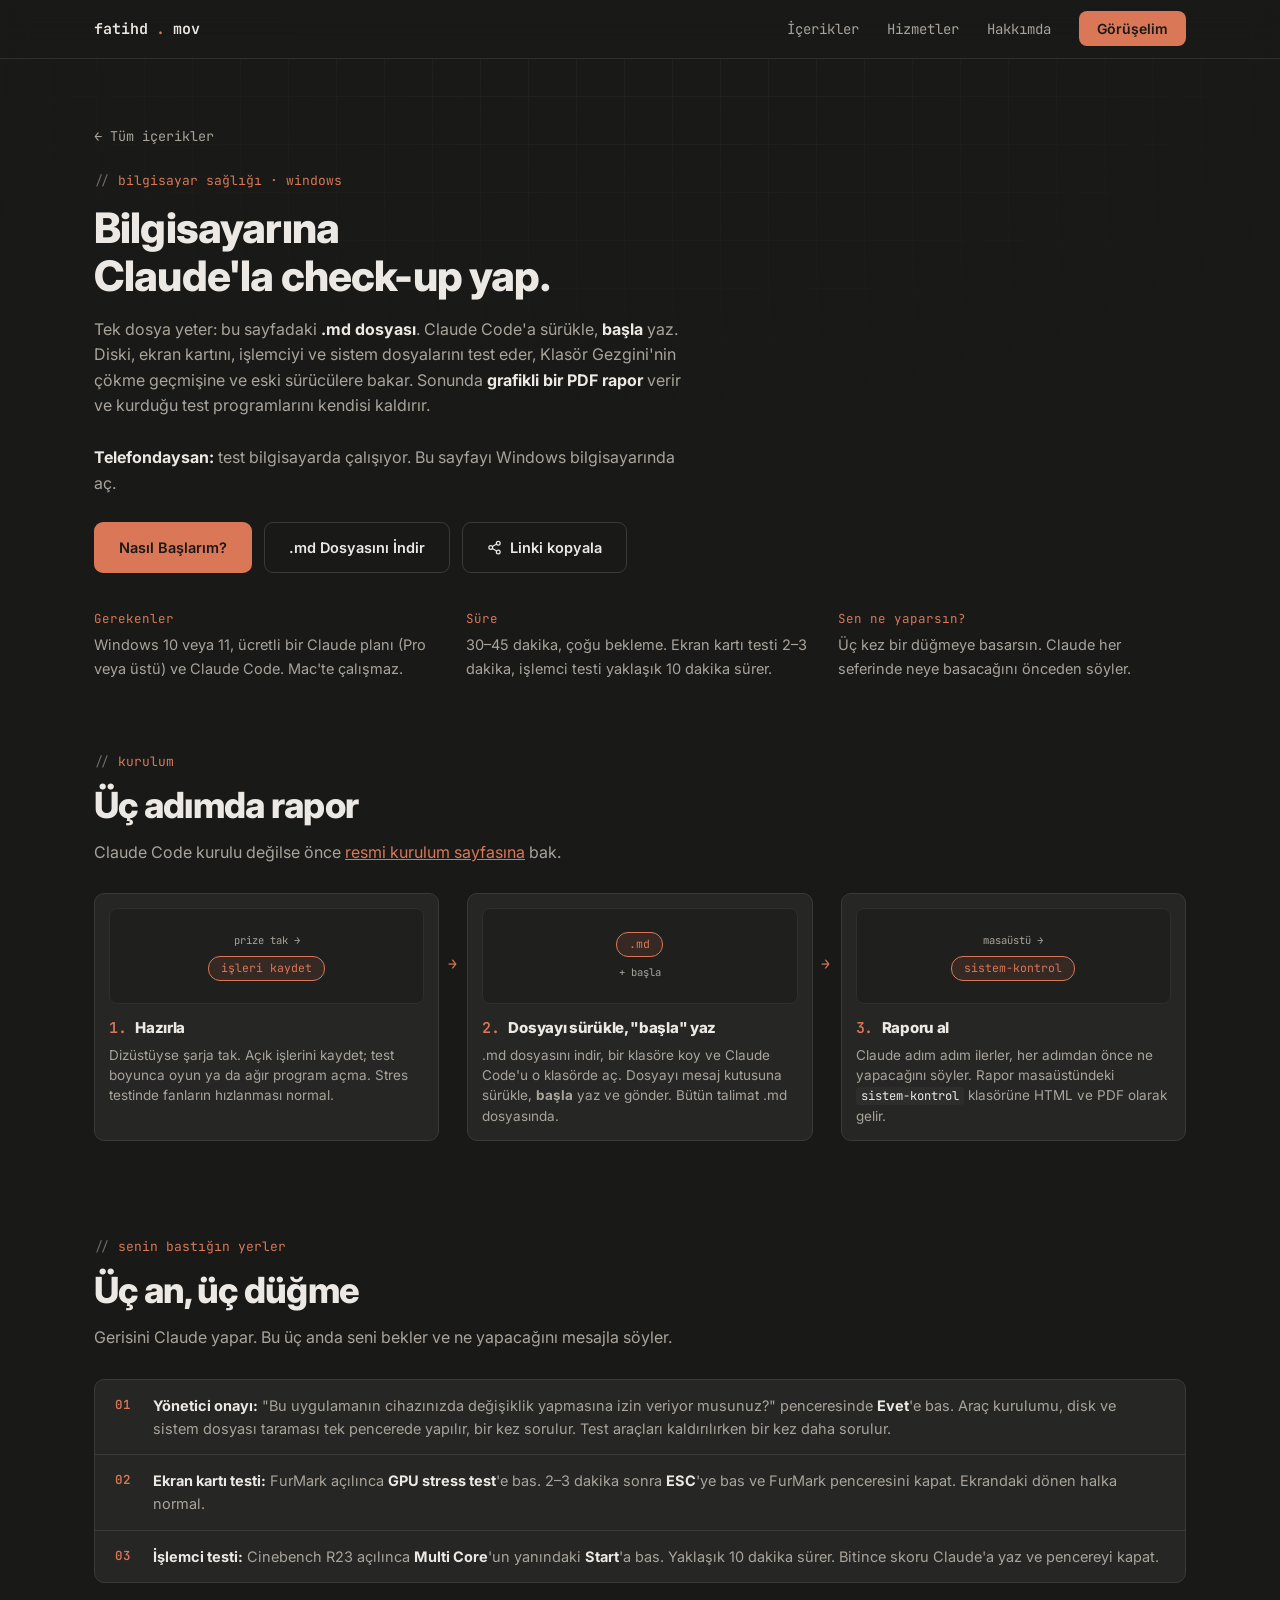
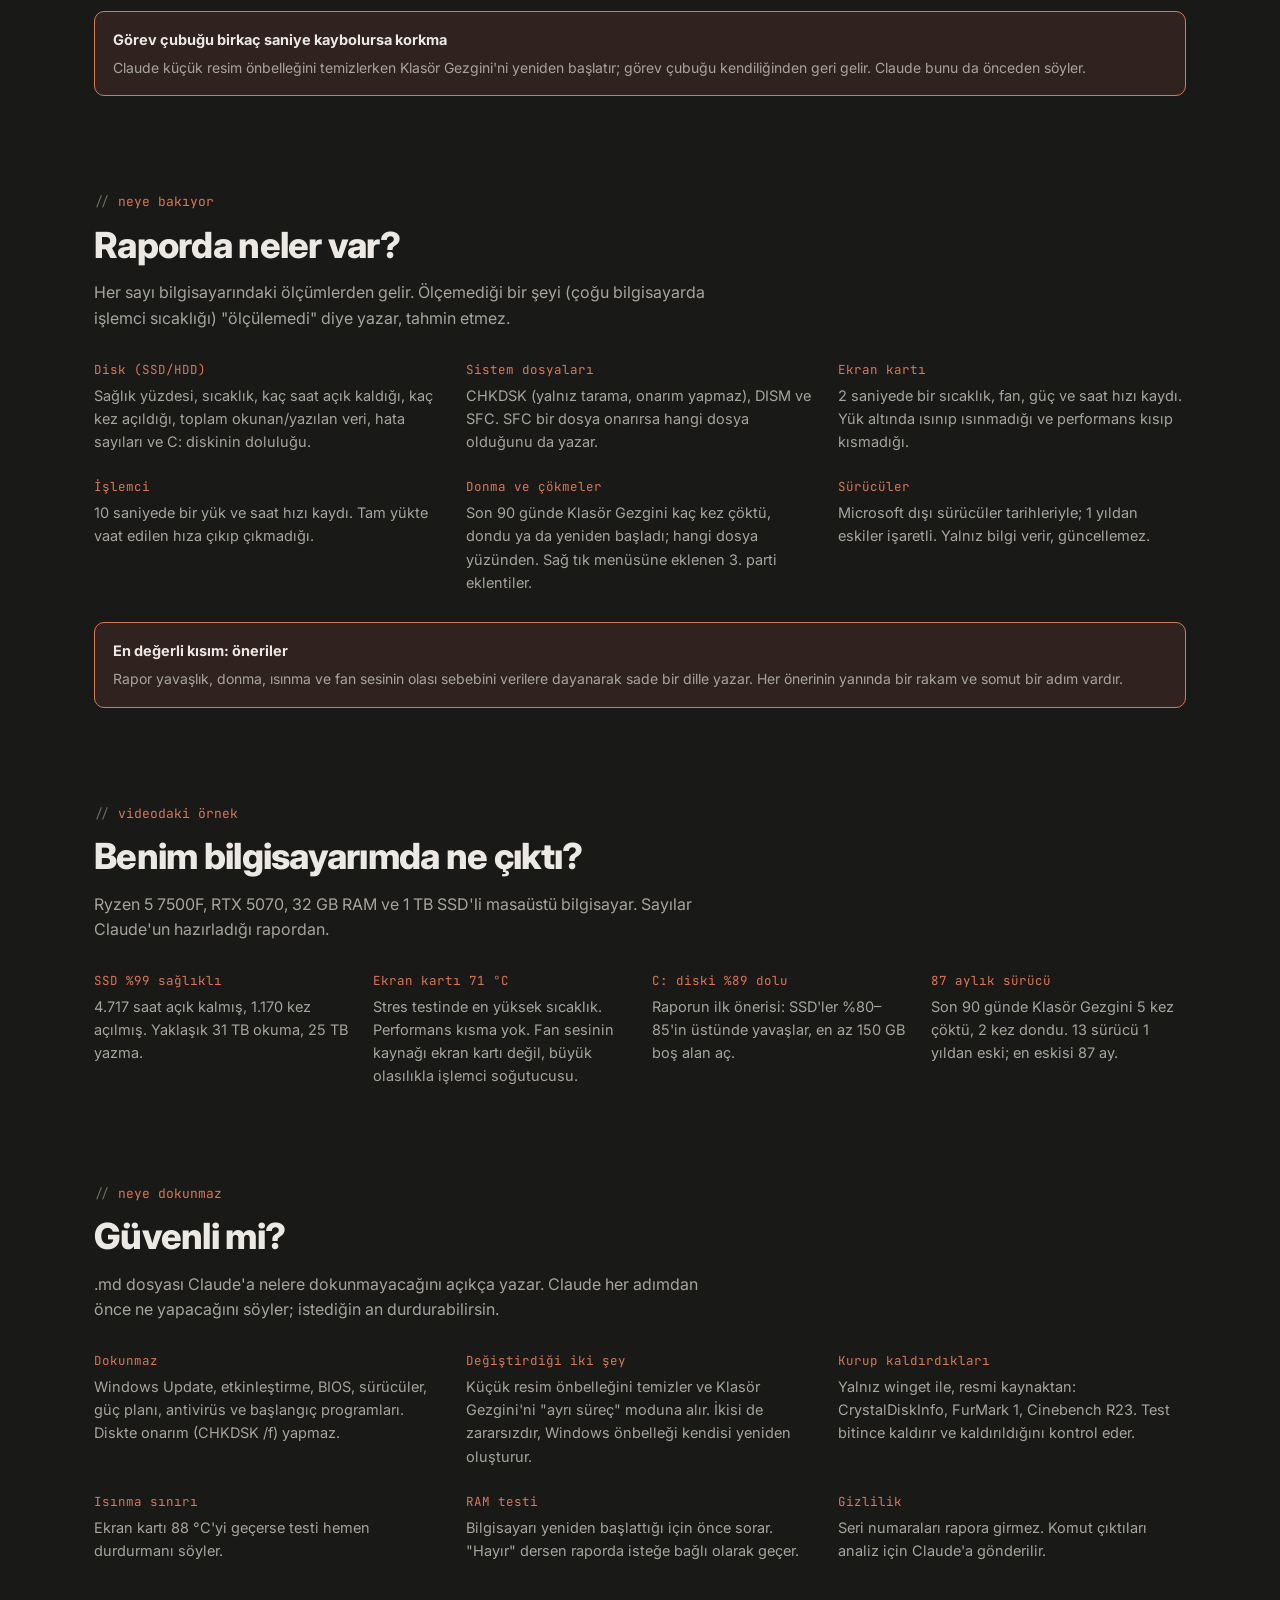
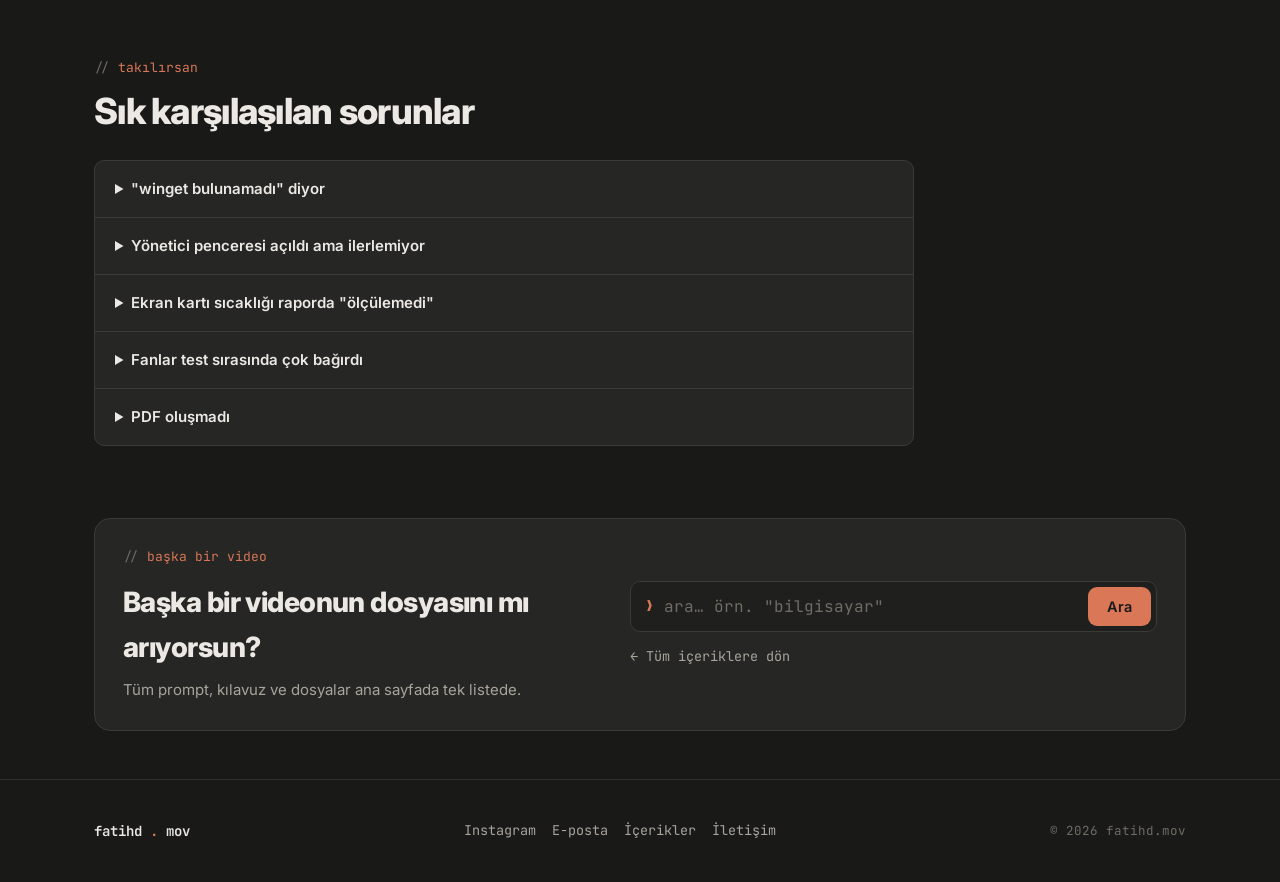
==== bilgisayar-saglik-kontrolu.html @ 7c5055c6 "Bilgisayar sağlık kontrolü kılavuz sayfasını ekle Video-7 için kılavuz: .md dosyası Claude Code'a sü" ====
<!DOCTYPE html>
<html lang="tr">
<head>
<meta charset="UTF-8">
<meta name="viewport" content="width=device-width, initial-scale=1.0">
<title>Bilgisayar Sağlık Kontrolü: Claude Code ile Check-up — fatihd.mov</title>
<meta name="description" content="Tek bir .md dosyasını Claude Code'a ver, başla yaz: disk sağlığını, ekran kartını, işlemciyi, sistem dosyalarını, Klasör Gezgini çökmelerini ve eski sürücüleri test etsin, grafikli PDF rapor hazırlasın, kurduğu programları kendisi kaldırsın. Windows için.">
<link rel="icon" href="data:image/svg+xml,<svg xmlns=%22http://www.w3.org/2000/svg%22 viewBox=%220 0 100 100%22><rect width=%22100%22 height=%22100%22 rx=%2222%22 fill=%22%23191918%22/><text x=%2250%22 y=%2266%22 font-size=%2258%22 text-anchor=%22middle%22 fill=%22%23d97757%22 font-family=%22monospace%22>&gt;_</text></svg>">
<link rel="stylesheet" href="css/style.css">
</head>
<body>
<nav class="nav">
  <div class="nav-inner">
    <a class="brand" href="index.html" aria-label="fatihd.mov ana sayfa">fatihd<span class="dot">.</span>mov</a>
    <ul class="nav-links" id="navLinks">
      <li><a href="index.html#icerikler">İçerikler</a></li>
      <li><a href="index.html#services">Hizmetler</a></li>
      <li><a href="index.html#about">Hakkımda</a></li>
      <li><a class="nav-cta" href="index.html#contact">Görüşelim</a></li>
    </ul>
    <button class="nav-toggle" id="navToggle" aria-label="Menüyü aç">☰</button>
  </div>
</nav>
<header class="wrap guide-hero">
  <div class="guide-intro">
    <a href="index.html#icerikler" class="back-link">← Tüm içerikler</a>
    <div class="section-eyebrow">bilgisayar sağlığı · windows</div>
    <h1>Bilgisayarına<br>Claude'la check-up yap.</h1>
    <p>Tek dosya yeter: bu sayfadaki <strong>.md dosyası</strong>. Claude Code'a sürükle, <strong>başla</strong> yaz. Diski, ekran kartını, işlemciyi ve sistem dosyalarını test eder, Klasör Gezgini'nin çökme geçmişine ve eski sürücülere bakar. Sonunda <strong>grafikli bir PDF rapor</strong> verir ve kurduğu test programlarını kendisi kaldırır.</p>
    <p><strong>Telefondaysan:</strong> test bilgisayarda çalışıyor. Bu sayfayı Windows bilgisayarında aç.</p>
    <div class="hero-ctas">
      <a href="#kurulum" class="btn btn-primary">Nasıl Başlarım?</a>
      <a href="assets/downloads/bilgisayar-saglik-kontrolu/bilgisayar-saglik-kontrolu-prompt.md" class="btn btn-ghost" download>.md Dosyasını İndir</a>
      <button type="button" class="btn btn-ghost" data-share><svg class="ico" viewBox="0 0 24 24" fill="none" stroke="currentColor" stroke-width="2" stroke-linecap="round" stroke-linejoin="round"><circle cx="18" cy="5" r="3"/><circle cx="6" cy="12" r="3"/><circle cx="18" cy="19" r="3"/><line x1="8.59" y1="13.51" x2="15.42" y2="17.49"/><line x1="15.41" y1="6.51" x2="8.59" y2="10.49"/></svg> <span class="only-touch">Bilgisayarına gönder</span><span class="only-mouse">Linki kopyala</span></button>
    </div>
    <dl class="guide-facts">
      <div>
        <dt>Gerekenler</dt>
        <dd>Windows 10 veya 11, ücretli bir Claude planı (Pro veya üstü) ve Claude Code. Mac'te çalışmaz.</dd>
      </div>
      <div>
        <dt>Süre</dt>
        <dd>30–45 dakika, çoğu bekleme. Ekran kartı testi 2–3 dakika, işlemci testi yaklaşık 10 dakika sürer.</dd>
      </div>
      <div>
        <dt>Sen ne yaparsın?</dt>
        <dd>Üç kez bir düğmeye basarsın. Claude her seferinde neye basacağını önceden söyler.</dd>
      </div>
    </dl>
  </div>
</header>
<section class="guide-section" id="kurulum">
  <div class="wrap">
    <div class="section-eyebrow">kurulum</div>
    <div class="section-head">
      <h2>Üç adımda rapor</h2>
      <p>Claude Code kurulu değilse önce <a href="https://code.claude.com/docs/en/setup" target="_blank" rel="noopener">resmi kurulum sayfasına</a> bak.</p>
    </div>
    <ol class="flow">
      <li class="flow-step">
        <div class="flow-visual" aria-hidden="true">
          <span class="flow-label">prize tak →</span>
          <span class="flow-pill">işleri kaydet</span>
        </div>
        <h3>Hazırla</h3>
        <p>Dizüstüyse şarja tak. Açık işlerini kaydet; test boyunca oyun ya da ağır program açma. Stres testinde fanların hızlanması normal.</p>
      </li>
      <li class="flow-step">
        <div class="flow-visual" aria-hidden="true">
          <span class="flow-pill">.md</span>
          <span class="flow-label">+ başla</span>
        </div>
        <h3>Dosyayı sürükle, "başla" yaz</h3>
        <p><a href="assets/downloads/bilgisayar-saglik-kontrolu/bilgisayar-saglik-kontrolu-prompt.md" download>.md dosyasını</a> indir, bir klasöre koy ve Claude Code'u o klasörde aç. Dosyayı mesaj kutusuna sürükle, <strong>başla</strong> yaz ve gönder. Bütün talimat .md dosyasında.</p>
      </li>
      <li class="flow-step">
        <div class="flow-visual" aria-hidden="true">
          <span class="flow-label">masaüstü →</span>
          <span class="flow-pill">sistem-kontrol</span>
        </div>
        <h3>Raporu al</h3>
        <p>Claude adım adım ilerler, her adımdan önce ne yapacağını söyler. Rapor masaüstündeki <code>sistem-kontrol</code> klasörüne HTML ve PDF olarak gelir.</p>
      </li>
    </ol>
  </div>
</section>
<section class="guide-section" id="dugmeler">
  <div class="wrap">
    <div class="section-eyebrow">senin bastığın yerler</div>
    <div class="section-head">
      <h2>Üç an, üç düğme</h2>
      <p>Gerisini Claude yapar. Bu üç anda seni bekler ve ne yapacağını mesajla söyler.</p>
    </div>
    <ol class="guide-steps">
      <li><strong>Yönetici onayı:</strong> "Bu uygulamanın cihazınızda değişiklik yapmasına izin veriyor musunuz?" penceresinde <strong>Evet</strong>'e bas. Araç kurulumu, disk ve sistem dosyası taraması tek pencerede yapılır, bir kez sorulur. Test araçları kaldırılırken bir kez daha sorulur.</li>
      <li><strong>Ekran kartı testi:</strong> FurMark açılınca <strong>GPU stress test</strong>'e bas. 2–3 dakika sonra <strong>ESC</strong>'ye bas ve FurMark penceresini kapat. Ekrandaki dönen halka normal.</li>
      <li><strong>İşlemci testi:</strong> Cinebench R23 açılınca <strong>Multi Core</strong>'un yanındaki <strong>Start</strong>'a bas. Yaklaşık 10 dakika sürer. Bitince skoru Claude'a yaz ve pencereyi kapat.</li>
    </ol>
    <div class="guide-note" style="margin-top:28px">
      <strong>Görev çubuğu birkaç saniye kaybolursa korkma</strong>
      <p>Claude küçük resim önbelleğini temizlerken Klasör Gezgini'ni yeniden başlatır; görev çubuğu kendiliğinden geri gelir. Claude bunu da önceden söyler.</p>
    </div>
  </div>
</section>
<section class="guide-section" id="ne-yapar">
  <div class="wrap">
    <div class="section-eyebrow">neye bakıyor</div>
    <div class="section-head">
      <h2>Raporda neler var?</h2>
      <p>Her sayı bilgisayarındaki ölçümlerden gelir. Ölçemediği bir şeyi (çoğu bilgisayarda işlemci sıcaklığı) "ölçülemedi" diye yazar, tahmin etmez.</p>
    </div>
    <dl class="guide-facts">
      <div>
        <dt>Disk (SSD/HDD)</dt>
        <dd>Sağlık yüzdesi, sıcaklık, kaç saat açık kaldığı, kaç kez açıldığı, toplam okunan/yazılan veri, hata sayıları ve C: diskinin doluluğu.</dd>
      </div>
      <div>
        <dt>Sistem dosyaları</dt>
        <dd>CHKDSK (yalnız tarama, onarım yapmaz), DISM ve SFC. SFC bir dosya onarırsa hangi dosya olduğunu da yazar.</dd>
      </div>
      <div>
        <dt>Ekran kartı</dt>
        <dd>2 saniyede bir sıcaklık, fan, güç ve saat hızı kaydı. Yük altında ısınıp ısınmadığı ve performans kısıp kısmadığı.</dd>
      </div>
      <div>
        <dt>İşlemci</dt>
        <dd>10 saniyede bir yük ve saat hızı kaydı. Tam yükte vaat edilen hıza çıkıp çıkmadığı.</dd>
      </div>
      <div>
        <dt>Donma ve çökmeler</dt>
        <dd>Son 90 günde Klasör Gezgini kaç kez çöktü, dondu ya da yeniden başladı; hangi dosya yüzünden. Sağ tık menüsüne eklenen 3. parti eklentiler.</dd>
      </div>
      <div>
        <dt>Sürücüler</dt>
        <dd>Microsoft dışı sürücüler tarihleriyle; 1 yıldan eskiler işaretli. Yalnız bilgi verir, güncellemez.</dd>
      </div>
    </dl>
    <div class="guide-note" style="margin-top:28px">
      <strong>En değerli kısım: öneriler</strong>
      <p>Rapor yavaşlık, donma, ısınma ve fan sesinin olası sebebini verilere dayanarak sade bir dille yazar. Her önerinin yanında bir rakam ve somut bir adım vardır.</p>
    </div>
  </div>
</section>
<section class="guide-section" id="ornek">
  <div class="wrap">
    <div class="section-eyebrow">videodaki örnek</div>
    <div class="section-head">
      <h2>Benim bilgisayarımda ne çıktı?</h2>
      <p>Ryzen 5 7500F, RTX 5070, 32 GB RAM ve 1 TB SSD'li masaüstü bilgisayar. Sayılar Claude'un hazırladığı rapordan.</p>
    </div>
    <dl class="guide-facts four">
      <div>
        <dt>SSD %99 sağlıklı</dt>
        <dd>4.717 saat açık kalmış, 1.170 kez açılmış. Yaklaşık 31 TB okuma, 25 TB yazma.</dd>
      </div>
      <div>
        <dt>Ekran kartı 71 °C</dt>
        <dd>Stres testinde en yüksek sıcaklık. Performans kısma yok. Fan sesinin kaynağı ekran kartı değil, büyük olasılıkla işlemci soğutucusu.</dd>
      </div>
      <div>
        <dt>C: diski %89 dolu</dt>
        <dd>Raporun ilk önerisi: SSD'ler %80–85'in üstünde yavaşlar, en az 150 GB boş alan aç.</dd>
      </div>
      <div>
        <dt>87 aylık sürücü</dt>
        <dd>Son 90 günde Klasör Gezgini 5 kez çöktü, 2 kez dondu. 13 sürücü 1 yıldan eski; en eskisi 87 ay.</dd>
      </div>
    </dl>
  </div>
</section>
<section class="guide-section" id="guvenlik">
  <div class="wrap">
    <div class="section-eyebrow">neye dokunmaz</div>
    <div class="section-head">
      <h2>Güvenli mi?</h2>
      <p>.md dosyası Claude'a nelere dokunmayacağını açıkça yazar. Claude her adımdan önce ne yapacağını söyler; istediğin an durdurabilirsin.</p>
    </div>
    <dl class="guide-facts">
      <div>
        <dt>Dokunmaz</dt>
        <dd>Windows Update, etkinleştirme, BIOS, sürücüler, güç planı, antivirüs ve başlangıç programları. Diskte onarım (CHKDSK /f) yapmaz.</dd>
      </div>
      <div>
        <dt>Değiştirdiği iki şey</dt>
        <dd>Küçük resim önbelleğini temizler ve Klasör Gezgini'ni "ayrı süreç" moduna alır. İkisi de zararsızdır, Windows önbelleği kendisi yeniden oluşturur.</dd>
      </div>
      <div>
        <dt>Kurup kaldırdıkları</dt>
        <dd>Yalnız winget ile, resmi kaynaktan: CrystalDiskInfo, FurMark 1, Cinebench R23. Test bitince kaldırır ve kaldırıldığını kontrol eder.</dd>
      </div>
      <div>
        <dt>Isınma sınırı</dt>
        <dd>Ekran kartı 88 °C'yi geçerse testi hemen durdurmanı söyler.</dd>
      </div>
      <div>
        <dt>RAM testi</dt>
        <dd>Bilgisayarı yeniden başlattığı için önce sorar. "Hayır" dersen raporda isteğe bağlı olarak geçer.</dd>
      </div>
      <div>
        <dt>Gizlilik</dt>
        <dd>Seri numaraları rapora girmez. Komut çıktıları analiz için Claude'a gönderilir.</dd>
      </div>
    </dl>
  </div>
</section>
<section class="guide-section" id="sorunlar">
  <div class="wrap">
    <div class="section-eyebrow">takılırsan</div>
    <div class="section-head">
      <h2>Sık karşılaşılan sorunlar</h2>
    </div>
    <div class="guide-faq">
      <details>
        <summary>"winget bulunamadı" diyor</summary>
        <p><strong>Neden:</strong> Uygulama Yükleyici eski ya da kurulu değil.<br><strong>Çözüm:</strong> Microsoft Store'da "Uygulama Yükleyici"yi (App Installer) güncelle, sonra yeniden <strong>başla</strong> yaz. Claude araç gerektirmeyen adımları yine de yapar.</p>
      </details>
      <details>
        <summary>Yönetici penceresi açıldı ama ilerlemiyor</summary>
        <p><strong>Neden:</strong> DISM ve SFC 5–15 dakika sürer ve bu sürede ekranda pek bir şey değişmez.<br><strong>Çözüm:</strong> Pencereyi kapatma. Daha kısa bir kontrol istersen <code>başla, kısa</code> yaz; bu ikisi atlanır.</p>
      </details>
      <details>
        <summary>Ekran kartı sıcaklığı raporda "ölçülemedi"</summary>
        <p><strong>Neden:</strong> Sıcaklık NVIDIA kartlarda <code>nvidia-smi</code> ile okunur. AMD ve Intel kartlarda Windows sıcaklığı her zaman vermez.<br><strong>Çözüm:</strong> Yük ve performans yine ölçülür. Sıcaklık için kartın kendi uygulamasına (AMD Adrenalin gibi) bak.</p>
      </details>
      <details>
        <summary>Fanlar test sırasında çok bağırdı</summary>
        <p><strong>Neden:</strong> Stres testi bilgisayarı bilerek tam yüke çıkarır.<br><strong>Çözüm:</strong> Normal. Test bitince fanlar yavaşlar. Sıcaklık sınırı aşılırsa Claude testi durdurmanı söyler.</p>
      </details>
      <details>
        <summary>PDF oluşmadı</summary>
        <p><strong>Neden:</strong> PDF, Microsoft Edge ile oluşturulur; Edge bulunamamış olabilir.<br><strong>Çözüm:</strong> HTML rapor yine de klasörde. Tarayıcıda aç ve "PDF olarak yazdır" seç.</p>
      </details>
    </div>
  </div>
</section>
<section class="guide-section guide-next">
  <div class="wrap">
    <div class="next-card">
      <div>
        <div class="section-eyebrow">başka bir video</div>
        <h2>Başka bir videonun dosyasını mı arıyorsun?</h2>
        <p>Tüm prompt, kılavuz ve dosyalar ana sayfada tek listede.</p>
      </div>
      <div>
        <form class="next-search" action="index.html" method="get" role="search">
          <span class="finder-chev" aria-hidden="true">❯</span>
          <input type="search" name="q" placeholder='ara… örn. "bilgisayar"' aria-label="Videolarda ara" enterkeyhint="search" autocomplete="off">
          <button type="submit" class="btn btn-primary">Ara</button>
        </form>
        <a href="index.html#icerikler" class="back-link">← Tüm içeriklere dön</a>
      </div>
    </div>
  </div>
</section>
<footer>
  <div class="wrap footer-inner">
    <div class="brand">fatihd<span class="dot" style="color:#d97757;">.</span>mov</div>
    <div class="social-row">
      <a href="https://instagram.com/fatihd.mov" target="_blank" rel="noopener">Instagram</a>
      <a href="mailto:contact.fatihdemirel@gmail.com">E-posta</a>
      <a href="index.html#icerikler">İçerikler</a>
      <a href="index.html#contact">İletişim</a>
    </div>
    <div class="copyright">© <span id="year"></span> fatihd.mov</div>
  </div>
</footer>
<script src="js/main.js"></script>
<script>document.getElementById('year').textContent = new Date().getFullYear();</script>
</body>
</html>
---- css/style.css ----
/* ==========================================================
   fatihd.mov — "Claude Code" temalı kişisel/portföy sitesi
   ========================================================== */

@import url('https://fonts.googleapis.com/css2?family=JetBrains+Mono:ital,wght@0,400;0,500;0,600;0,700;1,400&family=Inter:wght@400;500;600;700;800&display=swap');

:root{
  --bg: #191918;
  --bg-alt: #1f1f1e;
  --surface: #262624;
  --surface-2: #2d2d2b;
  --border: #3a3a37;
  --border-soft: #2f2f2d;
  --text: #ece9e4;
  --text-dim: #a8a49c;
  --text-faint: #706c64;
  --accent: #d97757;
  --accent-hover: #e8926f;
  --accent-soft: rgba(217,119,87,0.12);
  --green: #7fb069;
  --blue: #6ea8d8;
  --red: #d97878;
  --mono: 'JetBrains Mono', 'Fira Code', monospace;
  --sans: 'Inter', -apple-system, BlinkMacSystemFont, sans-serif;
  --radius: 10px;
  --radius-lg: 16px;
  --maxw: 1140px;
}

*,*::before,*::after{ box-sizing: border-box; }
html{ scroll-behavior: smooth; }
body{
  margin:0;
  background: var(--bg);
  color: var(--text);
  font-family: var(--sans);
  line-height: 1.6;
  -webkit-font-smoothing: antialiased;
  overflow-x: hidden;
}
img{ max-width:100%; display:block; }
a{ color: inherit; text-decoration:none; }
ul{ list-style:none; margin:0; padding:0; }
h1,h2,h3,h4{ margin:0; font-family: var(--sans); font-weight:800; letter-spacing:-0.02em; }
p{ margin:0; }
button{ font-family: inherit; cursor:pointer; }
.mono{ font-family: var(--mono); }
.ico{ width:15px; height:15px; flex-shrink:0; vertical-align:-2.5px; }

[id]{ scroll-margin-top: 76px; }

.wrap{
  max-width: var(--maxw);
  margin: 0 auto;
  padding: 0 24px;
}
@media (max-width: 600px){ .wrap{ padding: 0 16px; } }

/* touch vs mouse label swaps (e.g. "Bilgisayarına gönder" / "Linki kopyala") */
.only-touch{ display:none; }
@media (pointer: coarse){ .only-touch{ display:inline; } .only-mouse{ display:none; } }

/* background grid / glow */
body::before{
  content:"";
  position: fixed; inset:0;
  background-image:
    linear-gradient(var(--border-soft) 1px, transparent 1px),
    linear-gradient(90deg, var(--border-soft) 1px, transparent 1px);
  background-size: 48px 48px;
  opacity: 0.35;
  pointer-events:none;
  z-index:0;
  mask-image: radial-gradient(ellipse 80% 60% at 50% 0%, #000 20%, transparent 75%);
}

/* ---------- section reveal ---------- */
.reveal{
  opacity:0;
  transform: translateY(28px);
  transition: opacity .7s cubic-bezier(.16,.8,.3,1), transform .7s cubic-bezier(.16,.8,.3,1);
}
.reveal.in{ opacity:1; transform:none; }

/* ---------- terminal chrome ---------- */
.term{
  background: var(--surface);
  border: 1px solid var(--border);
  border-radius: var(--radius-lg);
  overflow:hidden;
  box-shadow: 0 20px 60px -20px rgba(0,0,0,0.6);
}
.term-bar{
  display:flex; align-items:center; gap:8px;
  padding: 12px 16px;
  background: var(--surface-2);
  border-bottom: 1px solid var(--border);
}
.term-dot{ width:11px; height:11px; border-radius:50%; }
.term-dot.r{ background:#ff5f57; }
.term-dot.y{ background:#febc2e; }
.term-dot.g{ background:#28c840; }
.term-title{
  margin-left:8px;
  font-family: var(--mono);
  font-size:12.5px;
  color: var(--text-faint);
}
.term-body{ padding: 22px 24px; font-family: var(--mono); font-size: 14.5px; }
.term-line{ display:flex; gap:10px; margin-bottom:6px; flex-wrap:wrap; }
.prompt{ color: var(--green); flex-shrink:0; }
.term-out{ color: var(--text-dim); }
.term-accent{ color: var(--accent); }
.caret{
  display:inline-block; width:8px; height:1.1em; background: var(--accent);
  vertical-align: text-bottom; margin-left:2px;
  animation: blink 1s step-end infinite;
}
@keyframes blink{ 50%{ opacity:0; } }

/* ---------- nav ---------- */
.nav{
  position: sticky; top:0; z-index:100;
  backdrop-filter: blur(14px) saturate(140%);
  background: rgba(25,25,24,0.72);
  border-bottom: 1px solid var(--border-soft);
  transition: background .3s ease;
}
.nav-inner{
  display:flex; align-items:center; justify-content:space-between;
  padding: 16px 24px;
  max-width: var(--maxw); margin:0 auto;
}
.brand{
  display:flex; align-items:center; gap:8px;
  font-family: var(--mono); font-weight:600; font-size:15px; color: var(--text);
}
.brand .dot{ color: var(--accent); }
.nav-links{ display:flex; align-items:center; gap:28px; }
.nav-links a{
  font-size:14px; color: var(--text-dim); font-family: var(--mono);
  transition: color .2s ease;
}
.nav-links a:hover{ color: var(--text); }
.nav-cta{
  background: var(--accent); color:#1a1a1a !important; font-weight:600;
  padding: 9px 18px; border-radius: 8px; font-family: var(--sans) !important;
  font-size:14px !important; transition: background .2s ease, transform .2s ease;
}
.nav-cta:hover{ background: var(--accent-hover); transform: translateY(-1px); }
.nav-toggle{ display:none; background:none; border:none; color:var(--text); font-size:22px; }

@media (max-width: 860px){
  .nav-links{
    position:fixed; top:64px; left:0; right:0;
    flex-direction:column; align-items:stretch;
    background: var(--bg-alt); border-bottom:1px solid var(--border);
    padding: 20px 24px; gap:18px;
    transform: translateY(-140%); transition: transform .3s ease;
  }
  .nav-links.open{ transform:none; }
  .nav-toggle{ display:block; }
}

/* ---------- buttons ---------- */
.hero-ctas{ display:flex; gap:12px; flex-wrap:wrap; }
.btn{
  display:inline-flex; align-items:center; gap:8px;
  padding: 13px 24px; border-radius:9px; font-weight:600; font-size:14.5px;
  border:1px solid transparent; transition: all .2s ease;
}
.btn-primary{ background: var(--accent); color:#1a1a1a; }
.btn-primary:hover{ background: var(--accent-hover); transform: translateY(-2px); box-shadow:0 10px 30px -10px rgba(217,119,87,.6); }
.btn-ghost{ background: transparent; border-color: var(--border); color: var(--text); }
.btn-ghost:hover{ border-color: var(--accent); color: var(--accent); transform: translateY(-2px); }

/* ---------- hero: short intro with photo ---------- */
.hero{
  position:relative; z-index:1;
  padding-top:72px; padding-bottom:40px; /* side padding comes from .wrap */
  display:grid; grid-template-columns: 1.1fr 0.9fr; gap:56px; align-items:center;
}
.hero-kicker{
  display:inline-flex; align-items:center; gap:8px;
  font-family: var(--mono); font-size:12.5px; color: var(--green);
  background: rgba(127,176,105,0.1); border:1px solid rgba(127,176,105,0.3);
  padding:6px 12px; border-radius:20px; margin-bottom:20px;
}
.hero-kicker .pulse{ width:7px; height:7px; border-radius:50%; background:var(--green); animation: pulse 1.6s infinite; }
@keyframes pulse{ 0%,100%{ box-shadow:0 0 0 0 rgba(127,176,105,.5);} 50%{ box-shadow:0 0 0 6px rgba(127,176,105,0);} }
.hero h1{ font-size: clamp(34px, 4.4vw, 54px); line-height:1.08; color: var(--text); }
.hero h1 span{ color: var(--accent); }
.hero-sub{ margin-top:16px; font-size:17px; color: var(--text-dim); max-width:520px; }
.hero-typed{ min-height:24px; }
.hero .hero-ctas{ margin-top:28px; }

.hero-portrait{ position:relative; justify-self:center; }
.portrait-frame{
  width:280px; height:280px; border-radius:24px; overflow:hidden; position:relative;
  background: linear-gradient(155deg, var(--surface), var(--surface-2));
  border:1px solid var(--border);
  box-shadow: 0 30px 80px -20px rgba(0,0,0,.7);
  transition: transform .3s ease-out;
}
.portrait-frame img{ width:100%; height:100%; object-fit:cover; }
.portrait-glow{
  position:absolute; inset:-40px; z-index:-1;
  background: radial-gradient(circle at 50% 40%, var(--accent-soft), transparent 65%);
  filter: blur(20px);
}
.portrait-badge{
  position:absolute; bottom:-14px; left:50%; transform:translateX(-50%);
  display:inline-flex; align-items:center; gap:7px;
  background: var(--surface-2); border:1px solid var(--border);
  padding:9px 18px; border-radius:30px; font-family:var(--mono); font-size:12.5px;
  color: var(--text-dim); white-space:nowrap;
  box-shadow: 0 10px 24px -10px rgba(0,0,0,.5); transition: border-color .2s ease;
}
.portrait-badge:hover{ border-color: var(--accent); }
.portrait-badge b{ color: var(--text); font-weight:600; }
.portrait-badge .ico{ color: var(--accent); }

@media (max-width: 900px){
  .hero{ grid-template-columns:1fr; gap:34px; padding-top:40px; padding-bottom:24px; text-align:center; }
  .hero-sub{ margin-left:auto; margin-right:auto; }
  .hero-ctas{ justify-content:center; }
  .hero-portrait{ order:-1; }
}
@media (max-width: 600px){
  .hero{ padding-top:28px; gap:30px; }
  .portrait-frame{ width:184px; height:184px; border-radius:20px; }
  .portrait-badge{ padding:7px 14px; font-size:12px; }
  .hero-kicker{ margin-bottom:14px; font-size:12px; }
  .hero h1{ font-size:30px; }
  .hero-sub{ font-size:15.5px; margin-top:12px; }
  .hero-typed{ font-size:14px; white-space:nowrap; } /* longest phrase fits on one line, no jumping */
  .hero .hero-ctas{ margin-top:20px; }
  .hide-sm{ display:none; }
}

/* ---------- content finder ---------- */
.finder-section{ padding: 40px 0 80px; }
.finder-title{ font-size: clamp(30px, 4vw, 44px); line-height:1.08; }
.finder-title span{ color: var(--accent); }
.finder-lead{ margin-top:10px; color: var(--text-dim); font-size:16px; }

.finder{
  margin-top:24px;
  background: var(--surface); border:1px solid var(--border); border-radius: var(--radius-lg);
  box-shadow: 0 24px 70px -28px rgba(0,0,0,.7);
  overflow: clip; /* not hidden: keeps the search bar sticky */
}
.finder .term-bar{ padding:11px 16px; }
.finder-search{
  position: sticky; top: 64px; z-index:5;
  background: var(--surface); border-bottom:1px solid var(--border);
  padding: 14px 16px 0;
}
.finder-box{
  display:flex; align-items:center; gap:10px; cursor:text;
  background: var(--bg-alt); border:1px solid var(--border); border-radius:10px;
  padding: 0 12px 0 14px; transition: border-color .2s ease, box-shadow .2s ease;
}
.finder-box:focus-within{ border-color: var(--accent); box-shadow: 0 0 0 3px var(--accent-soft); }
.finder-chev{ color: var(--accent); font-family: var(--mono); font-weight:700; font-size:15px; }
.finder-box input{
  flex:1; min-width:0; padding:13px 0;
  background:none; border:none; outline:none; color: var(--text);
  font-family: var(--mono); font-size:16px; /* 16px: iOS zoom yapmasın */
}
.finder-box input::placeholder{ color: var(--text-faint); }
.finder-box input::-webkit-search-cancel-button{ display:none; }
.finder-clear{
  display:flex; align-items:center; justify-content:center; width:28px; height:28px;
  background: var(--surface-2); border:1px solid var(--border); border-radius:7px; color: var(--text-dim);
}
.finder-clear[hidden]{ display:none; }
.finder-clear:hover{ color: var(--accent); border-color: var(--accent); }
.finder-kbd{
  font-family: var(--mono); font-size:11.5px; color: var(--text-faint);
  border:1px solid var(--border); border-bottom-width:2px; border-radius:6px; padding:1px 8px;
}
.finder-box:focus-within .finder-kbd{ display:none; }
@media (pointer: coarse){ .finder-kbd{ display:none; } }
.finder-filters{
  display:flex; align-items:center; gap:12px; padding:12px 0;
}
.finder-chips{ display:flex; gap:8px; overflow-x:auto; scrollbar-width:none; }
.finder-chips::-webkit-scrollbar{ display:none; }
.finder-chips .tag-pill{ white-space:nowrap; padding:6px 12px; }
.tag-pill .n{ color: var(--text-faint); margin-left:6px; }
.tag-pill.active .n{ color: inherit; opacity:.7; }
.finder-count{ margin-left:auto; flex-shrink:0; font-family: var(--mono); font-size:12px; color: var(--text-faint); }

.finder-group{
  display:flex; align-items:center; gap:8px;
  padding:16px 18px 8px; font-family: var(--mono); font-size:12px; color: var(--accent);
}
.finder-group::before{ content:"//"; color: var(--text-faint); }
.finder-group .n{ color: var(--text-faint); }
.finder-group + .item{ border-top:none; }

.item{ position:relative; border-top:1px solid var(--border-soft); scroll-margin-top:190px; } /* nav + sticky search */
.item-row{
  display:grid; grid-template-columns: 42px minmax(0,1fr) 20px; gap:14px; align-items:center;
  padding:14px 18px; transition: background .15s ease;
}
.item:hover > .item-row, .item[open] > .item-row, .item:focus-within > .item-row{ background: var(--surface-2); }
.item-icon{
  width:42px; height:42px; border-radius:11px;
  display:flex; align-items:center; justify-content:center;
  background: var(--bg-alt); border:1px solid var(--border); color: var(--accent);
}
.item-icon svg{ width:19px; height:19px; }
.item-icon.muted{ color: var(--text-dim); }
.item-main{ display:block; min-width:0; }
.item-title{ display:block; font-size:15.5px; font-weight:700; line-height:1.3; letter-spacing:-0.01em; color: var(--text); }
.item-link{ color: inherit; outline:none; }
.item-link::after{ content:""; position:absolute; inset:0; z-index:1; } /* whole row clickable */
.item-link:focus-visible::after{ outline:2px solid var(--accent); outline-offset:-2px; border-radius:2px; }
.item-sub{ margin-top:3px; max-width:76ch; color: var(--text-dim); font-size:13.5px; line-height:1.5; }
/* separators: each part starts with "·"; the one at the start of a line is clipped away */
.item-meta{
  margin-top:6px; margin-left:-16px; clip-path: inset(-4px -4px -4px 16px);
  display:flex; flex-wrap:wrap; align-items:center; row-gap:3px;
  font-family: var(--mono); font-size:11.5px; color: var(--text-faint);
}
.item-meta > *::before{ content:"·"; display:inline-block; width:16px; text-align:center; color: var(--text-faint); }
.item-reel{ position:relative; z-index:2; color: var(--text-dim); display:inline-flex; align-items:center; gap:5px; }
.item-reel::before{ margin-right:-5px; } /* cancel the flex gap after the separator */
.item-reel .ico{ width:12px; height:12px; }
.item-reel:hover{ color: var(--accent); }
.badge-new{
  display:inline-block; margin-left:8px; vertical-align:2px;
  font-family: var(--mono); font-size:10px; font-weight:700; letter-spacing:.06em;
  color:#1a1a1a; background: var(--green); border-radius:5px; padding:2px 6px;
}
.item-go{ color: var(--text-faint); display:flex; transition: transform .2s ease, color .2s ease; }
.item-go svg{ width:18px; height:18px; }
.item:hover .item-go{ color: var(--accent); transform: translateX(3px); }
details.item > summary{ list-style:none; cursor:pointer; }
details.item > summary::-webkit-details-marker{ display:none; }
details.item:hover .item-go{ transform:none; }
details.item[open] .item-go{ transform: rotate(180deg); color: var(--accent); }
details.item > summary:focus-visible{ outline:2px solid var(--accent); outline-offset:-2px; }
.item-body{ display:grid; gap:10px; padding: 4px 18px 18px 74px; background: var(--surface-2); }
.item-body .prompt-item{ background: var(--bg-alt); }
.item.flash > .item-row{ animation: flash 1.8s ease; }
@keyframes flash{ 0%,35%{ background: var(--accent-soft); } 100%{ background: transparent; } }

.finder-more{
  display:block; width:100%; padding:14px 18px; text-align:center;
  background:none; border:none; border-top:1px solid var(--border-soft);
  font-family: var(--mono); font-size:13px; color: var(--accent);
}
.finder-more:hover{ background: var(--surface-2); }
.finder-empty{ padding:36px 22px 40px; text-align:center; font-family: var(--mono); }
.finder-empty .cmd{ color: var(--text-faint); font-size:13px; overflow-wrap:anywhere; }
.finder-empty p{ margin-top:12px; color: var(--text-dim); font-family: var(--sans); font-size:14.5px; }
.finder-empty a, .finder-empty button{ color: var(--accent); text-decoration:underline; background:none; border:none; padding:0; font:inherit; }
.finder-foot{ margin-top:18px; font-family: var(--mono); font-size:12.5px; color: var(--text-faint); }
.finder-foot a{ color: var(--accent); }
.finder-foot a:hover{ text-decoration:underline; }

@media (max-width: 600px){
  .finder-section{ padding: 32px 0 56px; }
  .finder-title{ font-size:28px; }
  .finder-lead{ font-size:15px; }
  .finder{ margin-top:18px; border-radius:14px; }
  .finder-search{ padding:12px 12px 0; }
  .finder-filters{ padding:10px 0; }
  .finder-count{ display:none; }
  .item-row{ grid-template-columns: 36px minmax(0,1fr) 16px; gap:12px; padding:13px 14px; }
  .item-icon{ width:36px; height:36px; border-radius:10px; }
  .item-icon svg{ width:17px; height:17px; }
  .item-title{ font-size:15px; }
  .item-sub{ display:-webkit-box; -webkit-line-clamp:2; -webkit-box-orient:vertical; overflow:hidden; }
  .item-body{ padding: 4px 14px 16px; }
  .finder-group{ padding:14px 14px 6px; }
}

/* ---------- section shell ---------- */
section{ position:relative; z-index:1; padding: 90px 0; }
.section-head{ margin-bottom:44px; max-width:640px; }
.section-eyebrow{
  font-family: var(--mono); font-size:13px; color: var(--accent); margin-bottom:12px;
  display:flex; align-items:center; gap:8px;
}
.section-eyebrow::before{ content:"//"; color: var(--text-faint); }
.section-head h2{ font-size: clamp(26px,3vw,36px); line-height:1.15; }
.section-head p{ margin-top:14px; color: var(--text-dim); font-size:16px; }
.center{ text-align:center; margin-left:auto; margin-right:auto; }

/* ---------- pills & small buttons ---------- */
.tag-pill{
  font-family: var(--mono); font-size:12.5px; color: var(--text-dim);
  border:1px solid var(--border); padding:8px 14px; border-radius:20px;
  background: var(--surface); transition: all .2s ease;
}
button.tag-pill:hover{ border-color: var(--text-faint); color: var(--text); }
.tag-pill.active, .tag-pill.active:hover{ border-color: var(--accent); color: var(--accent); background: var(--accent-soft); }
.mini-btn{
  font-family: var(--mono); font-size:12.5px; padding:8px 12px; border-radius:7px;
  border:1px solid var(--border); color: var(--text); display:inline-flex; align-items:center; gap:6px;
  transition: all .2s ease;
}
.mini-btn:hover{ border-color: var(--accent); color: var(--accent); background: var(--accent-soft); }

/* ---------- services: equal cards ---------- */
.svc-grid{ display:grid; grid-template-columns: repeat(3, minmax(0,1fr)); gap:20px; }
.svc-card{
  position:relative; overflow:hidden;
  background: var(--surface); border:1px solid var(--border); border-radius: var(--radius-lg);
  padding:24px 24px 22px; display:flex; flex-direction:column;
  transition: border-color .25s ease, transform .25s ease, box-shadow .25s ease;
}
.svc-card::before{ /* accent line, appears on hover */
  content:""; position:absolute; left:0; right:0; top:0; height:2px;
  background: linear-gradient(90deg, var(--accent), transparent 75%);
  opacity:0; transition: opacity .25s ease;
}
.svc-card:hover{ border-color: var(--text-faint); transform: translateY(-3px); box-shadow: 0 20px 40px -24px rgba(0,0,0,.6); }
.svc-card:hover::before{ opacity:1; }
.svc-title-row{ display:flex; align-items:center; gap:14px; }
.svc-icon{
  flex-shrink:0; width:42px; height:42px; border-radius:11px;
  display:flex; align-items:center; justify-content:center;
  background: var(--surface-2); border:1px solid var(--border); color: var(--text-dim);
  transition: all .25s ease;
}
.svc-icon svg{ width:19px; height:19px; }
.svc-card:hover .svc-icon{ background: var(--accent-soft); border-color: var(--accent); color: var(--accent); }
.svc-card h3{ font-size:17px; line-height:1.3; letter-spacing:-0.01em; }
.svc-num{ display:block; margin-bottom:2px; font-family: var(--mono); font-size:11.5px; font-weight:600; color: var(--accent); letter-spacing:0; }
.svc-card p{ margin-top:14px; color: var(--text-dim); font-size:14.5px; flex:1; }
.svc-skills{ margin-top:14px; font-family: var(--mono); font-size:12px; color: var(--text-faint); }
.svc-card .service-cta{ margin-top:16px; align-self:flex-start; }

.service-cta{
  display:inline-flex; align-items:center; gap:8px;
  font-size:14px; font-weight:600; color: var(--accent);
  padding-bottom:2px; border-bottom:1px solid transparent; transition: all .2s ease;
}
.service-cta svg{ width:15px; height:15px; transition: transform .2s ease; }
.service-cta:hover{ border-color: var(--accent); }
.service-cta:hover svg{ transform: translateX(3px); }

/* small "✻ AI destekli" pill (used on guide pages) */
.svc-ai{
  display:inline-flex; align-items:center; gap:6px;
  font-family: var(--mono); font-size:12px; color: var(--accent);
  border:1px solid rgba(217,119,87,.4); background: var(--accent-soft);
  padding:4px 11px; border-radius:20px;
}

@media (max-width: 980px){ .svc-grid{ grid-template-columns: repeat(2, minmax(0,1fr)); } }
@media (max-width: 640px){
  .svc-grid{ grid-template-columns: minmax(0,1fr); gap:14px; }
  .svc-card{ padding:20px 18px; }
}

/* ---------- process (interactive, scroll-drawn line) ---------- */
.process{ background: var(--bg-alt); border-top:1px solid var(--border-soft); border-bottom:1px solid var(--border-soft); }
.process-steps{
  display:grid; grid-template-columns: repeat(4,1fr); gap:0; position:relative;
}
.process-step{
  position:relative; padding: 24px 18px; border-radius:14px; cursor:default;
  transition: transform .3s cubic-bezier(.16,.8,.3,1), background .3s ease;
}
.process-step:hover{ background: var(--surface); transform: translateY(-6px); }
.process-step .num{
  width:44px; height:44px; border-radius:50%; background: var(--surface); border:1px solid var(--accent);
  color: var(--accent); display:flex; align-items:center; justify-content:center;
  margin-bottom:18px; position:relative; transition: box-shadow .3s ease, transform .3s ease;
}
.process-step .num svg{ width:19px; height:19px; }
.process-step:hover .num{ box-shadow: 0 0 0 6px var(--accent-soft); transform: scale(1.06); }
.num-badge{
  position:absolute; top:-6px; right:-6px; width:18px; height:18px; border-radius:50%;
  background: var(--accent); color:#1a1a1a; font-family: var(--mono); font-size:10px; font-weight:700;
  display:flex; align-items:center; justify-content:center;
}
.process-step h4{ font-size:16px; margin-bottom:8px; }
.process-step p{ color: var(--text-dim); font-size:13.5px; }
.process-line{
  position:absolute; top:46px; left:calc(50% + 22px); right:calc(-50% + 22px);
  height:2px; background: var(--border); transform-origin:left; transform:scaleX(0);
  transition: transform 1s cubic-bezier(.16,.8,.3,1);
}
.process-line.filled{ transform: scaleX(1); background: linear-gradient(90deg, var(--accent), var(--border)); }
.process-step:last-child .process-line{ display:none; }
@media (max-width: 820px){
  .process-steps{ grid-template-columns:1fr; gap:12px; }
  .process-line{ display:none; }
}

/* ---------- about ---------- */
.about{
  display:grid; grid-template-columns: 0.8fr 1.2fr; gap:48px; align-items:center;
}
.about-photo{
  width:100%; aspect-ratio: 4/5; border-radius: var(--radius-lg);
  background: linear-gradient(155deg, var(--surface), var(--surface-2));
  border:1px solid var(--border); overflow:hidden;
}
.about-photo img{ width:100%; height:100%; object-fit:cover; }
.about-text p{ color: var(--text-dim); font-size:16px; margin-bottom:16px; }
.about-text p:last-child{ margin-bottom:0; }
.about-text strong{ color: var(--text); }
@media (max-width: 820px){ .about{ grid-template-columns:1fr; } }

/* ---------- contact ---------- */
.contact-shell{
  display:grid; grid-template-columns: 0.9fr 1.1fr; gap:40px;
}
.contact-info h2{ font-size:30px; margin-bottom:16px; }
.contact-info p{ color: var(--text-dim); margin-bottom:28px; }
.contact-quick{ display:flex; flex-direction:column; gap:14px; }
.quick-link{
  display:flex; align-items:center; gap:12px;
  font-family: var(--mono); font-size:14px; color: var(--text);
  border:1px solid var(--border); background: var(--surface);
  padding:14px 16px; border-radius:9px; transition: all .2s ease;
}
.quick-link:hover{ border-color:var(--accent); color: var(--accent); }
.quick-link .ic{ font-size:18px; }

.form-card{
  background: var(--surface); border:1px solid var(--border); border-radius: var(--radius-lg);
  padding: 32px;
}
.form-row{ margin-bottom:18px; }
.form-row label{
  display:block; font-family:var(--mono); font-size:12.5px; color: var(--text-dim); margin-bottom:8px;
}
.form-row input, .form-row select, .form-row textarea{
  width:100%; background: var(--bg-alt); border:1px solid var(--border); border-radius:8px;
  padding:12px 14px; color: var(--text); font-family: var(--sans); font-size:14.5px; outline:none;
  transition: border-color .2s ease;
}
.form-row input:focus, .form-row select:focus, .form-row textarea:focus{ border-color: var(--accent); }
.form-row textarea{ resize:vertical; min-height:110px; }
.two-col{ display:grid; grid-template-columns:1fr 1fr; gap:16px; }
@media (max-width:600px){ .two-col{ grid-template-columns:1fr; } }
.form-note{ font-size:12.5px; color: var(--text-faint); margin-top:14px; font-family: var(--mono); }
.form-status{ margin-top:14px; font-family: var(--mono); font-size:13.5px; display:none; }
.form-status.show{ display:block; }
.form-status.ok{ color: var(--green); }
.form-status.err{ color: var(--red); }
.form-status a{ text-decoration:underline; }
.hp-field{ position:absolute; left:-9999px; width:1px; height:1px; opacity:0; }
@media (max-width: 900px){ .contact-shell{ grid-template-columns:1fr; } }

/* ---------- back link + copyable prompt blocks ---------- */
.back-link{
  display:inline-flex; align-items:center; gap:8px;
  font-family: var(--mono); font-size:13.5px; color: var(--text-dim);
  margin-bottom:24px; transition: color .2s ease;
}
.back-link:hover{ color: var(--accent); }
.prompt-item{
  background: var(--bg-alt); border:1px solid var(--border-soft); border-radius:8px;
  padding:14px 14px 12px;
}
.prompt-item-head{
  display:flex; justify-content:space-between; align-items:center; margin-bottom:8px;
}
.prompt-item-label{
  font-family: var(--mono); font-size:11px; font-weight:700; color: var(--accent);
  letter-spacing:0.02em;
}
.prompt-item-text{
  font-family: var(--mono); font-size:12.5px; line-height:1.6; color: var(--text-dim);
  max-height: 130px; overflow-y:auto; white-space: pre-wrap; word-break: break-word;
  padding-right:4px;
}
.prompt-item-text::-webkit-scrollbar{ width:6px; }
.prompt-item-text::-webkit-scrollbar-thumb{ background: var(--border); border-radius:4px; }
.copy-btn{
  display:inline-flex; align-items:center; gap:6px;
  font-family: var(--mono); font-size:11.5px; color: var(--text-dim);
  background: var(--surface-2); border:1px solid var(--border); border-radius:6px;
  padding:5px 10px; transition: all .2s ease; flex-shrink:0;
}
.copy-btn:hover{ border-color: var(--accent); color: var(--accent); }
.copy-btn.copied{ border-color: var(--green); color: var(--green); }

/* ---------- guide pages (homepod.html, windrop.html) ---------- */
.guide-hero{
  position:relative; z-index:1; padding-top:64px; padding-bottom:24px;
}
.guide-intro h1{ font-size: clamp(28px, 3.6vw, 42px); line-height:1.15; }
.guide-intro > p{ margin:16px 0 26px; color: var(--text-dim); font-size:16px; max-width:600px; }
.guide-intro > p strong{ color: var(--text); }
.guide-facts{ margin:36px 0 0; display:grid; grid-template-columns: repeat(3,1fr); gap:24px; }
.guide-facts dt{ font-family: var(--mono); font-size:12.5px; color: var(--accent); margin-bottom:4px; }
.guide-facts dd{ margin:0; color: var(--text-dim); font-size:14.5px; }
.guide-facts.four{ grid-template-columns: repeat(4,1fr); }
.guide-section .guide-facts{ margin-top:0; }
.guide-section{ padding:48px 0; }
.guide-section .section-head{ margin-bottom:28px; }
.guide-section code, .guide-faq code{
  font-family: var(--mono); font-size:.9em; color: var(--text);
  background: var(--surface-2); border-radius:4px; padding:1px 5px;
}
.guide-section .section-head a{ color: var(--accent); text-decoration:underline; }
.flow{ list-style:none; margin:0; padding:0; display:grid; grid-auto-flow:column; grid-auto-columns:minmax(0,1fr); gap:28px; counter-reset:flow; }
.flow-step{
  counter-increment:flow; position:relative; min-width:0;
  background: var(--surface); border:1px solid var(--border); border-radius: var(--radius);
  padding:14px;
}
/* arrow between steps */
.flow-step:not(:last-child)::after{
  content:"→"; position:absolute; top:58px; right:-22px; width:16px; text-align:center;
  color: var(--accent); font-family: var(--mono); font-size:15px;
}
.flow-visual{
  height:96px; margin-bottom:14px; padding:10px; border-radius:8px;
  background: var(--bg-alt); border:1px solid var(--border-soft);
  display:flex; flex-direction:column; align-items:center; justify-content:center; gap:7px;
  font-family: var(--mono); overflow:hidden;
}
.flow-folder, .flow-icon{ width:34px; height:34px; color: var(--accent); }
.flow-label{ font-size:10.5px; color: var(--text-dim); }
.flow-app{ font-size:12px; font-weight:600; color: var(--accent); white-space:nowrap; }
.flow-pill{
  font-size:11.5px; color: var(--accent); background: var(--accent-soft);
  border:1px solid var(--accent); border-radius:12px; padding:2px 12px;
}
.flow-paste{ font-size:11px; color: var(--text-dim); }
.flow-paste b{ color: var(--green); font-size:14px; }
.flow-bubble{
  align-self:flex-start; font-size:10.5px; color: var(--text-dim);
  background: var(--surface-2); border-radius:8px; padding:3px 8px;
}
.flow-bubble.me{ align-self:flex-end; color:#1a1a1a; background: var(--accent); }
.flow-step h3{ font-size:15px; line-height:1.3; margin-bottom:6px; }
.flow-step h3::before{ content:counter(flow) ". "; color: var(--accent); font-family: var(--mono); font-weight:600; }
.flow-step p{ color: var(--text-dim); font-size:13.5px; line-height:1.5; }

@media (max-width: 1000px){
  .flow{ grid-auto-flow:row; grid-template-columns:1fr; gap:26px; max-width:560px; }
  .flow-step{ display:grid; grid-template-columns:130px 1fr; column-gap:16px; align-items:center; }
  .flow-visual{ grid-row: span 2; margin-bottom:0; }
  .flow-step h3{ align-self:end; }
  .flow-step p{ align-self:start; }
  .flow-step:not(:last-child)::after{ content:"↓"; top:auto; bottom:-23px; right:auto; left:50%; margin-left:-8px; }
}

.prompt-sheet .term-bar{ flex-wrap:wrap; }
.prompt-copy{ margin-left:auto; padding:9px 16px; font-size:13.5px; border:none; }
.prompt-copy.copied{ background: var(--green); }
.prompt-sheet pre{
  margin:0; padding:20px 22px; max-height:480px; overflow-y:auto;
  font-family: var(--mono); font-size:13px; line-height:1.65; color: var(--text-dim);
  white-space:pre-wrap; overflow-wrap:anywhere;
}
.prompt-sheet pre:focus-visible{ outline:2px solid var(--accent); outline-offset:-2px; }
.prompt-sheet pre::-webkit-scrollbar{ width:8px; }
.prompt-sheet pre::-webkit-scrollbar-thumb{ background: var(--border); border-radius:4px; }

.guide-faq{ max-width:820px; border:1px solid var(--border); border-radius: var(--radius); background: var(--surface); }
.guide-faq details{ border-bottom:1px solid var(--border); }
.guide-faq details:last-child{ border-bottom:none; }
.guide-faq summary{ cursor:pointer; padding:16px 20px; font-weight:600; font-size:15px; }
.guide-faq summary:hover{ color: var(--accent); }
.guide-faq p{ padding:0 20px 18px; color: var(--text-dim); font-size:14.5px; }
.guide-faq strong{ color: var(--text); }
.guide-faq a{ color: var(--accent); text-decoration:underline; }

.shortcut-layout{ display:grid; grid-template-columns:minmax(0,1fr) 360px; gap:32px; align-items:start; }
.guide-steps{
  list-style:none; margin:0; padding:0; counter-reset:gs;
  border:1px solid var(--border); border-radius: var(--radius); background: var(--surface);
}
.guide-steps > li{
  counter-increment:gs; position:relative; padding:14px 20px 14px 58px;
  border-bottom:1px solid var(--border); color: var(--text-dim); font-size:14.5px;
}
.guide-steps > li:last-child{ border-bottom:none; }
.guide-steps > li::before{
  content:counter(gs, decimal-leading-zero); position:absolute; left:20px; top:15px;
  font-family: var(--mono); font-size:12.5px; font-weight:600; color: var(--accent);
}
.guide-steps strong{ color: var(--text); }
.guide-steps ul{ margin-top:8px; display:grid; gap:4px; }
.guide-steps ul li::before{ content:"– "; color: var(--text-faint); }
.shortcut-aside{ position:sticky; top:96px; display:grid; gap:16px; }
/* mock of the finished iOS shortcut */
.shortcut-mock{
  background: var(--bg-alt); border:1px solid var(--border); border-radius: var(--radius-lg);
  padding:16px; display:grid; gap:8px;
}
.shortcut-mock-title{ font-family: var(--mono); font-size:12.5px; color: var(--accent); margin-bottom:4px; }
.sc-action{
  background: var(--surface-2); border-radius:10px; padding:10px 12px;
  font-size:13.5px; line-height:1.75; color: var(--text); overflow-wrap:anywhere;
}
.sc-var{
  color: var(--blue); background: rgba(110,168,216,0.14); border-radius:6px; padding:1px 6px; font-weight:500;
  -webkit-box-decoration-break:clone; box-decoration-break:clone;
}
.sc-loop{ margin-left:10px; padding-left:12px; border-left:2px solid var(--border); }
.shortcut-mock-note{ margin-top:4px; font-size:12.5px; color: var(--text-dim); }
.guide-note{ border:1px solid var(--accent); background: var(--accent-soft); border-radius: var(--radius); padding:16px 18px; }
.guide-note > strong{ display:block; color: var(--text); font-size:14.5px; margin-bottom:6px; }
.guide-note p{ color: var(--text-dim); font-size:14px; }
.guide-note p strong{ color: var(--text); }

@media (max-width: 1000px){
  .shortcut-layout{ grid-template-columns:1fr; }
  .shortcut-aside{ position:static; max-width:560px; }
}

.guide-intro .hero-ctas{ margin-top:4px; }

/* end-of-guide: service offer (Meta guides) */
.guide-service{ padding-bottom:0; }
.service-note{
  display:grid; grid-template-columns: minmax(0,1fr) auto; gap:28px; align-items:center;
  border:1px solid var(--accent); background: linear-gradient(135deg, var(--accent-soft), transparent 70%), var(--surface);
  border-radius: var(--radius-lg); padding:28px;
}
.service-note h2{ margin-top:12px; font-size: clamp(22px, 2.6vw, 28px); }
.service-note p{ margin-top:8px; color: var(--text-dim); font-size:15px; max-width:620px; }
.service-note-actions{ display:flex; gap:12px; flex-wrap:wrap; }
@media (max-width: 860px){
  .service-note{ grid-template-columns: minmax(0,1fr); padding:22px; gap:18px; }
}

/* end-of-guide: search other videos */
.guide-next{ padding-top:24px; }
.next-card{
  display:grid; grid-template-columns: minmax(0,1fr) minmax(0,1.1fr); gap:28px; align-items:center;
  background: var(--surface); border:1px solid var(--border); border-radius: var(--radius-lg); padding:28px;
}
.next-card h2{ font-size: clamp(22px, 2.6vw, 28px); }
.next-card p{ margin-top:8px; color: var(--text-dim); font-size:15px; }
.next-search{
  display:flex; align-items:center; gap:10px;
  background: var(--bg-alt); border:1px solid var(--border); border-radius:10px; padding:5px 5px 5px 14px;
  transition: border-color .2s ease, box-shadow .2s ease;
}
.next-search:focus-within{ border-color: var(--accent); box-shadow: 0 0 0 3px var(--accent-soft); }
.next-search input{
  flex:1; min-width:0; background:none; border:none; outline:none; color: var(--text);
  font-family: var(--mono); font-size:16px; padding:8px 0;
}
.next-search input::placeholder{ color: var(--text-faint); }
.next-search .btn{ padding:10px 18px; }
.next-card .back-link{ margin:14px 0 0; }
@media (max-width: 860px){ .next-card{ grid-template-columns:minmax(0,1fr); padding:22px; gap:18px; } }

@media (max-width: 860px){
  .guide-hero{ padding-top:40px; }
  .guide-facts, .guide-facts.four{ grid-template-columns:1fr; gap:18px; }
}
@media (max-width: 560px){
  .prompt-sheet pre{ padding:16px; max-height:420px; }
  .prompt-copy{ margin-left:0; width:100%; justify-content:center; }
}

/* ---------- footer ---------- */
footer{
  border-top:1px solid var(--border-soft); padding: 40px 0; position:relative; z-index:1;
}
.footer-inner{
  display:flex; justify-content:space-between; align-items:center; flex-wrap:wrap; gap:16px;
}
.footer-inner .brand{ font-size:14px; }
.social-row{ display:flex; gap:16px; }
.social-row a{
  color: var(--text-dim); font-family:var(--mono); font-size:13.5px; transition: color .2s ease;
}
.social-row a:hover{ color: var(--accent); }
.copyright{ color: var(--text-faint); font-size:12.5px; font-family: var(--mono); }
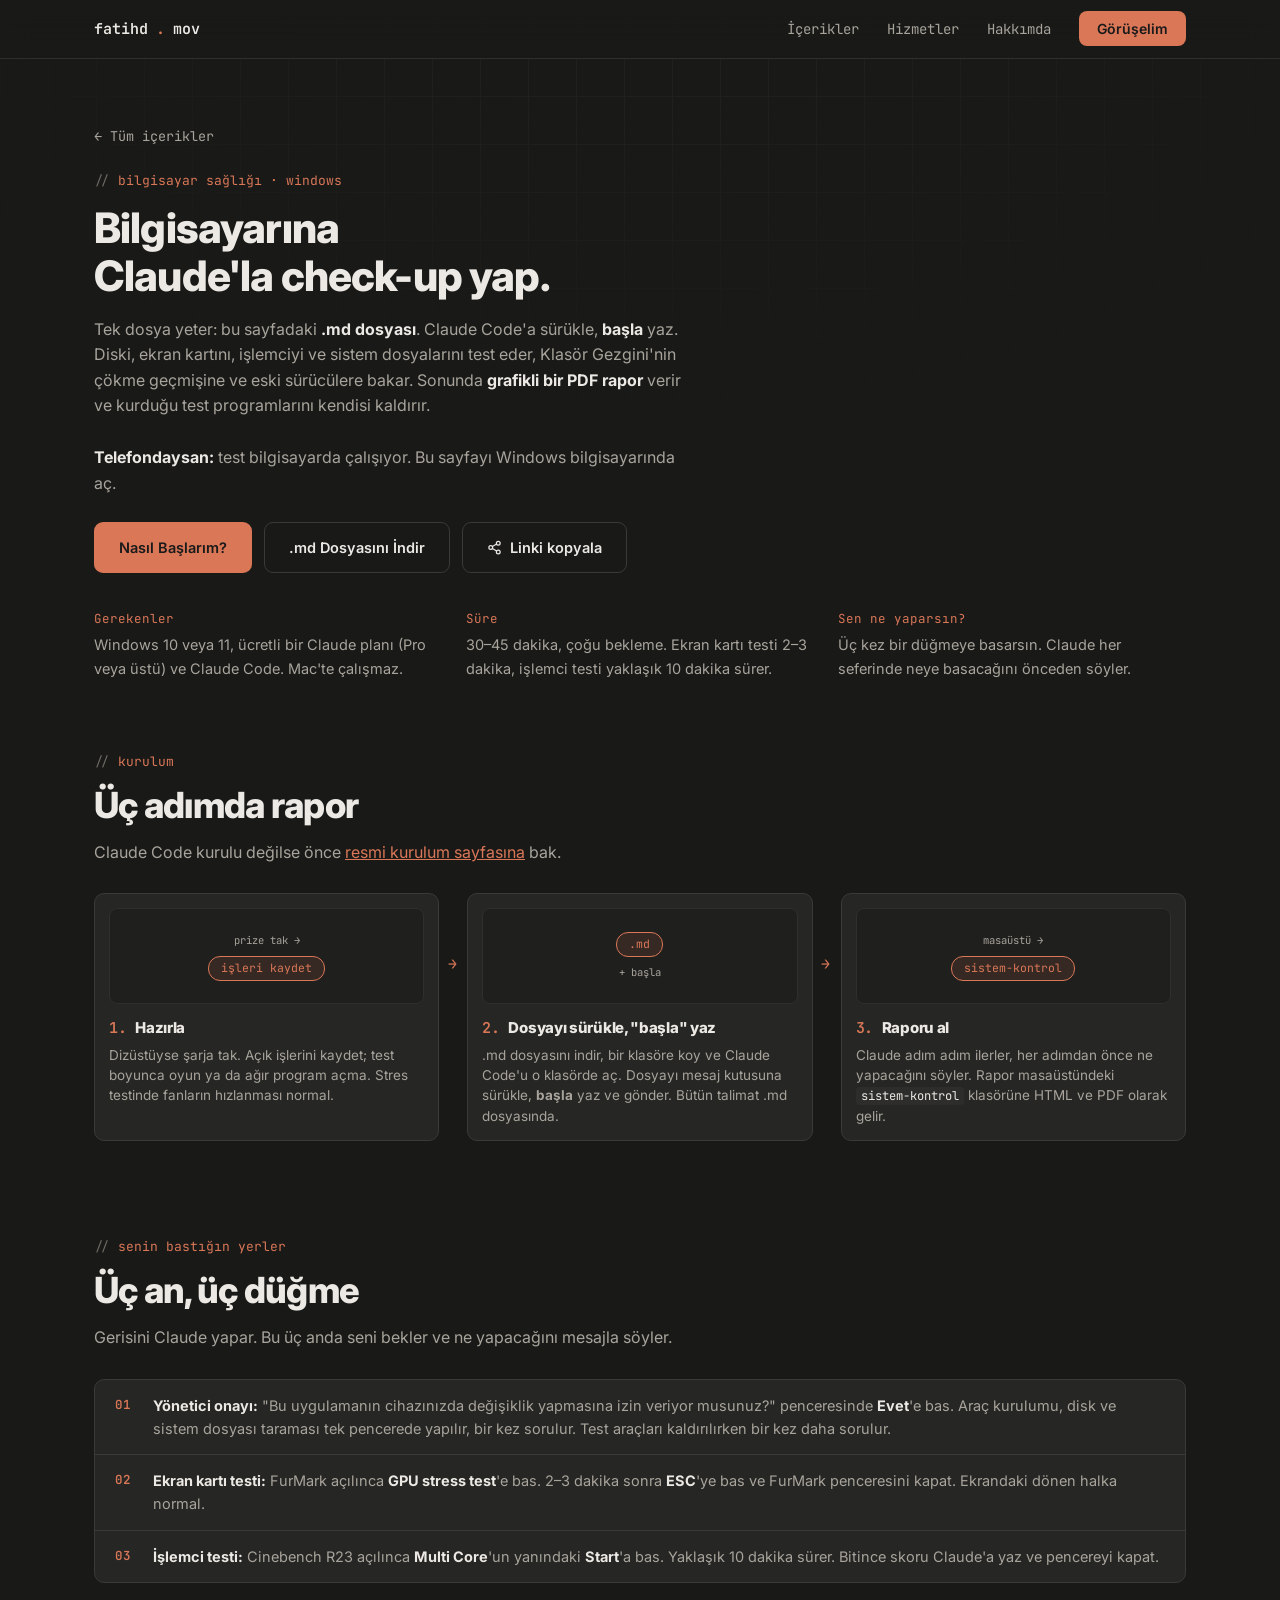
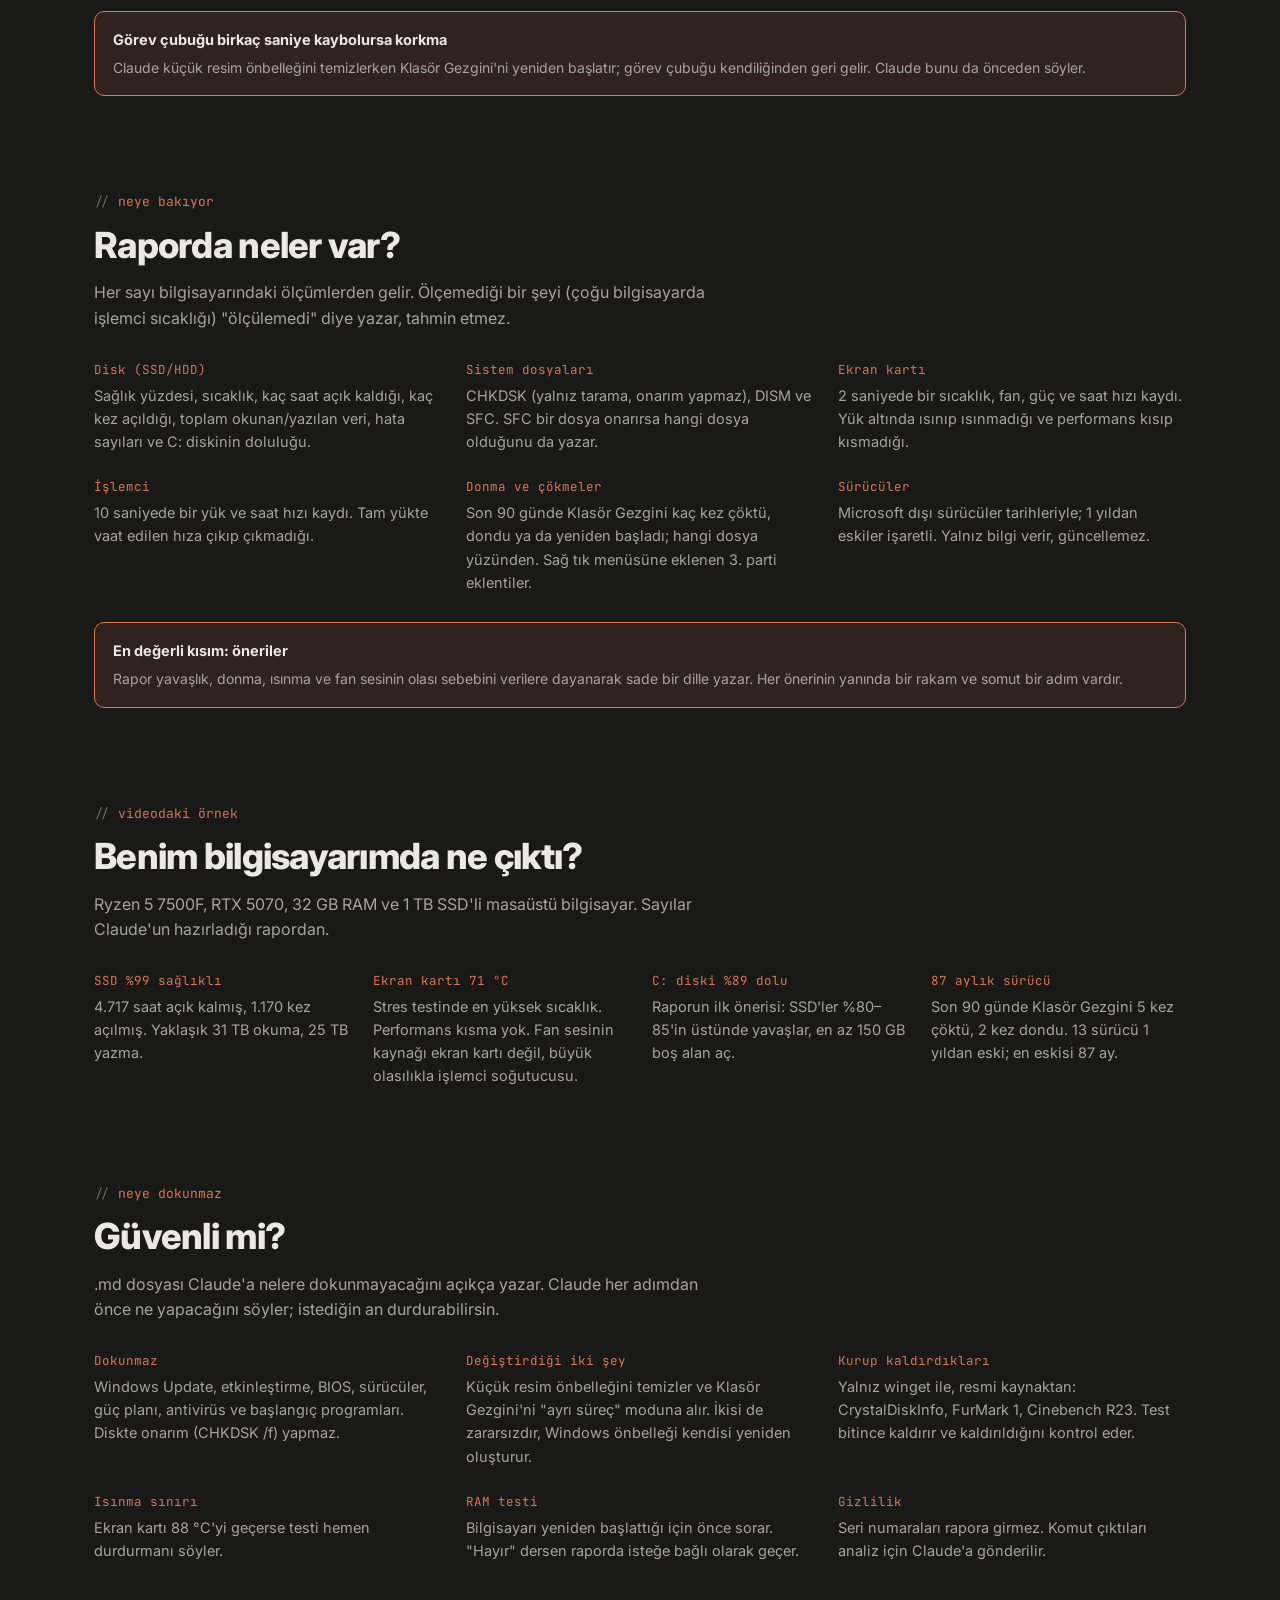
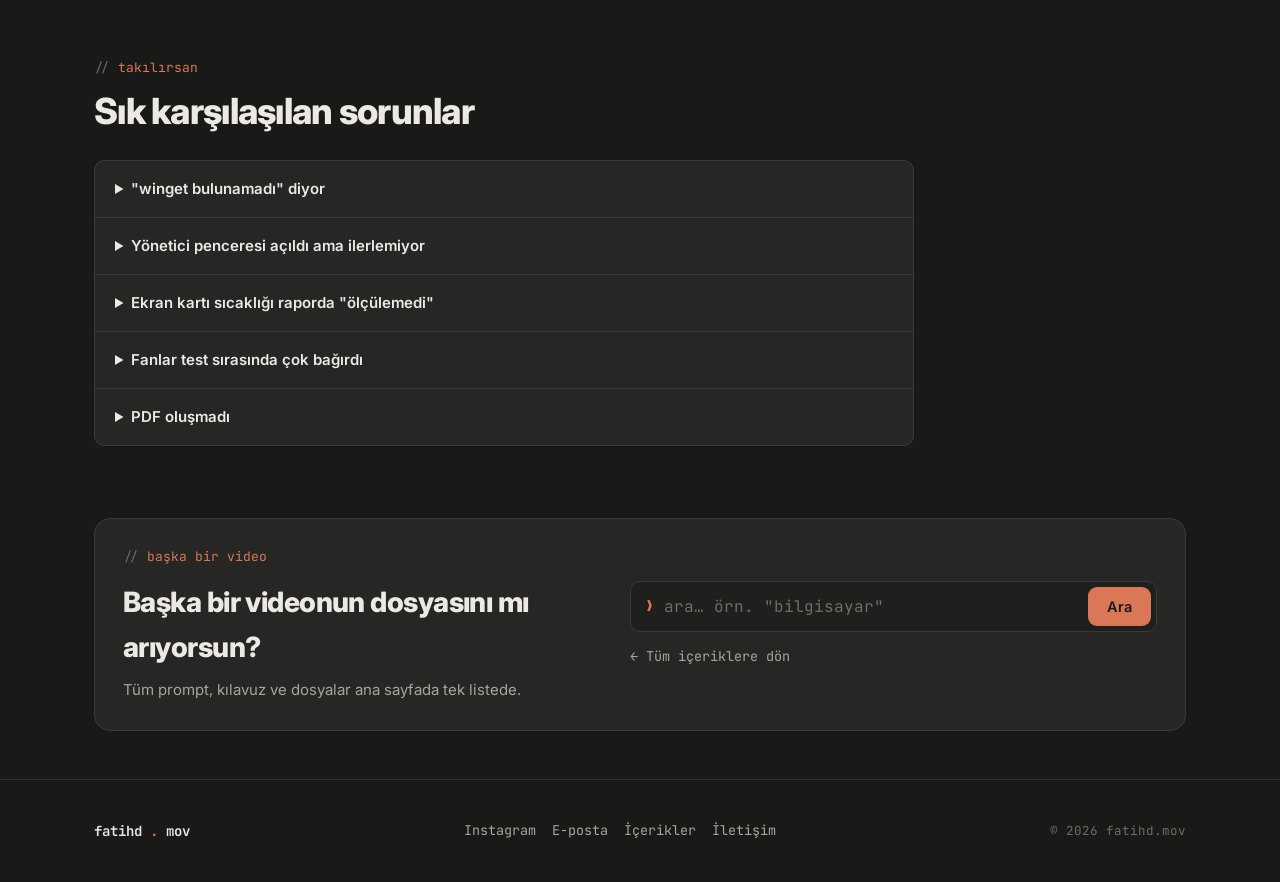
==== commit 0c303a64: "Link önizlemeleri için Claude Code temalı paylaşım görselleri ekle Instagram ve WhatsApp link önizle" ====
--- a/bilgisayar-saglik-kontrolu.html
+++ b/bilgisayar-saglik-kontrolu.html
@@ -5,6 +5,13 @@
 <meta name="viewport" content="width=device-width, initial-scale=1.0">
 <title>Bilgisayar Sağlık Kontrolü: Claude Code ile Check-up — fatihd.mov</title>
 <meta name="description" content="Tek bir .md dosyasını Claude Code'a ver, başla yaz: disk sağlığını, ekran kartını, işlemciyi, sistem dosyalarını, Klasör Gezgini çökmelerini ve eski sürücüleri test etsin, grafikli PDF rapor hazırlasın, kurduğu programları kendisi kaldırsın. Windows için.">
+<meta property="og:type" content="website">
+<meta property="og:site_name" content="fatihd.mov">
+<meta property="og:url" content="https://fatihd.mov/bilgisayar-saglik-kontrolu.html">
+<meta property="og:image" content="https://fatihd.mov/assets/og/bilgisayar-saglik-kontrolu.png">
+<meta property="og:image:width" content="1200">
+<meta property="og:image:height" content="630">
+<meta name="twitter:card" content="summary_large_image">
 <link rel="icon" href="data:image/svg+xml,<svg xmlns=%22http://www.w3.org/2000/svg%22 viewBox=%220 0 100 100%22><rect width=%22100%22 height=%22100%22 rx=%2222%22 fill=%22%23191918%22/><text x=%2250%22 y=%2266%22 font-size=%2258%22 text-anchor=%22middle%22 fill=%22%23d97757%22 font-family=%22monospace%22>&gt;_</text></svg>">
 <link rel="stylesheet" href="css/style.css">
 </head>
